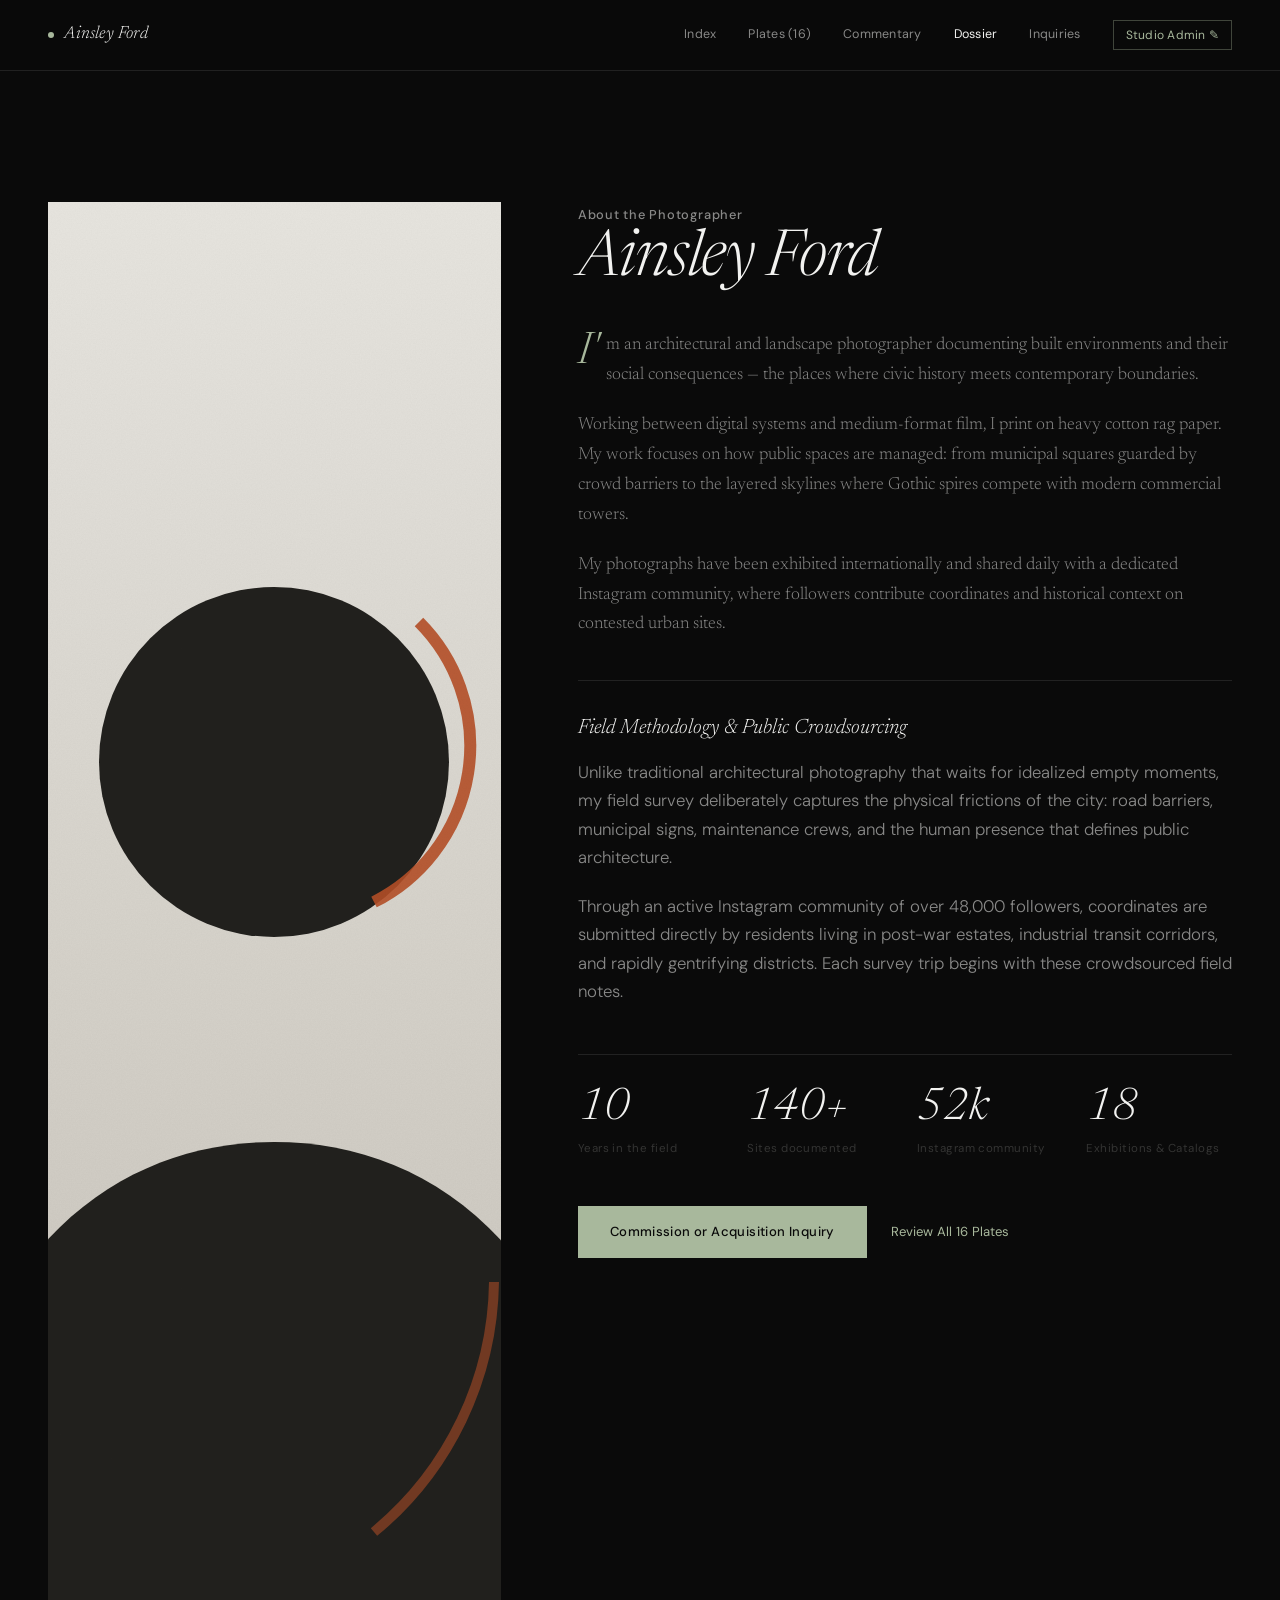
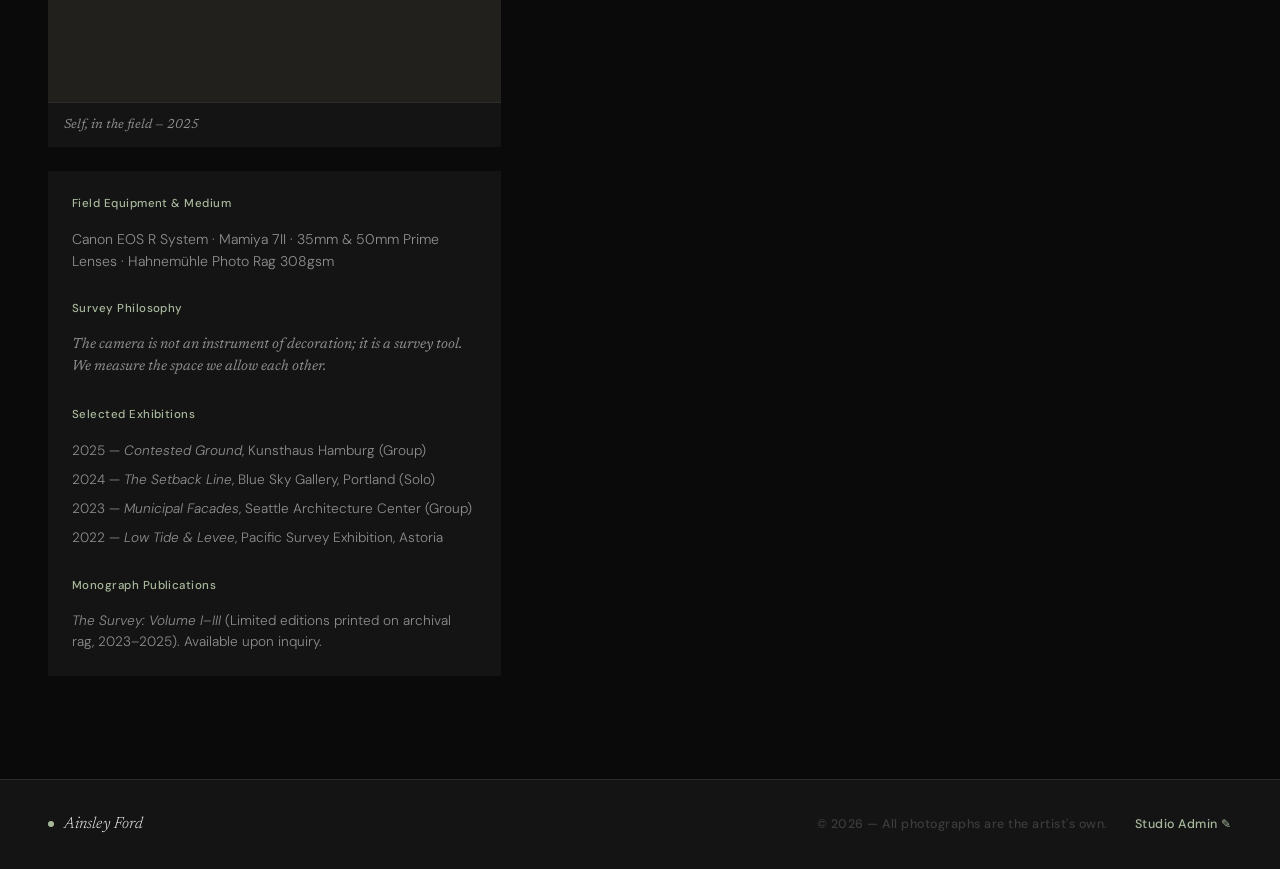
==== about.html @ 43e4b73b "Initial commit" ====
<!DOCTYPE html>
<html lang="en">
<head>
  <meta charset="UTF-8" />
  <meta name="viewport" content="width=device-width, initial-scale=1.0" />
  <title>The Field Dossier — Ainsley Ford</title>
  <meta name="description" content="Artist dossier, biography, field kit, and survey methodology of photographer Ainsley Ford." />
  <link rel="preconnect" href="https://fonts.googleapis.com" />
  <link rel="preconnect" href="https://fonts.gstatic.com" crossorigin />
  <link href="https://fonts.googleapis.com/css2?family=DM+Sans:ital,opsz,wght@0,9..40,300;0,9..40,400;0,9..40,500;0,9..40,600;1,9..40,300;1,9..40,400&family=Newsreader:ital,opsz,wght@0,6..72,300;0,6..72,400;0,6..72,500;1,6..72,300;1,6..72,400;1,6..72,500&display=swap" rel="stylesheet" />
  <link rel="stylesheet" href="assets/css/style.css" />
  <script src="assets/js/data.js"></script>
</head>
<body>

  <header class="site-header scrolled" id="site-header">
    <div class="wrap">
      <a href="index.html" class="brand">
        <span class="brand-mark" aria-hidden="true"></span>
        <span data-bind="identity.name">Ainsley Ford</span>
      </a>
      <nav class="site-nav" aria-label="Primary">
        <a href="index.html">Index</a>
        <a href="gallery.html">Plates (16)</a>
        <a href="commentary.html">Commentary</a>
        <a href="about.html" aria-current="page">Dossier</a>
        <a href="contact.html">Inquiries</a>
        <a href="admin.html" class="admin-link">Studio Admin ✎</a>
      </nav>
    </div>
  </header>

  <main>
    <section class="about-page">
      <div class="wrap">

        <div class="dossier-grid">

          <div class="dossier-sidebar">
            <figure class="dossier-photo">
              <img id="about-img" src="assets/images/portrait.svg" alt="Photographer in the field" width="1200" height="1500" loading="lazy" />
              <figcaption data-bind="about.portraitCaption">Self, in the field — 2025</figcaption>
            </figure>

            <div class="dossier-meta-card">
              <h4>Field Equipment &amp; Medium</h4>
              <p data-bind="about.gear" style="font-size: 0.88rem; color: var(--white-dim); font-weight: 300;">
                Canon EOS Digital · Mamiya 7II · 43mm &amp; 80mm · Kodak Tri-X 400 · Hahnemühle Photo Rag Baryta 315gsm
              </p>

              <h4 style="margin-top:0.75rem;">Survey Philosophy</h4>
              <p class="caption" data-bind="about.philosophy">
                "The camera is not an instrument of glorification; it is a survey tool. We measure the space we allow each other."
              </p>

              <h4 style="margin-top:0.75rem;">Selected Exhibitions</h4>
              <ul style="list-style:none; display:grid; gap:0.5rem; font-size:0.85rem; color:var(--white-dim); font-weight: 300;">
                <li>2025 — <em>Contested Ground</em>, Kunsthaus Hamburg (Group)</li>
                <li>2024 — <em>The Setback Line</em>, Blue Sky Gallery, Portland (Solo)</li>
                <li>2023 — <em>Municipal Facades</em>, Seattle Architecture Center (Group)</li>
                <li>2022 — <em>Low Tide &amp; Levee</em>, Pacific Survey Exhibition, Astoria</li>
              </ul>

              <h4 style="margin-top:0.75rem;">Monograph Publications</h4>
              <p style="font-size:0.85rem; color:var(--white-dim); font-weight: 300;">
                <em>The Survey: Volume I–III</em> (Limited editions printed on archival rag, 2023–2025). Available upon inquiry.
              </p>
            </div>
          </div>

          <div class="dossier-main">
            <span class="section-title" data-bind="about.eyebrow">The Field Dossier</span>
            <h1 class="display" style="font-size:clamp(2.5rem, 5vw, 4.5rem);" data-bind="about.heading">
              Ainsley Ford
            </h1>

            <div class="dossier-bio" id="about-paras">
              <!-- Populated by script.js -->
            </div>

            <div style="margin-top: 2.5rem; padding-top: 2rem; border-top: 1px solid var(--divider);">
              <h3 style="font-family: var(--serif); font-style: italic; font-weight: 300; font-size: 1.3rem; color: var(--white); margin-bottom: 0.75rem;">Field Methodology &amp; Public Crowdsourcing</h3>
              <p style="color: var(--white-dim); font-size: 1.05rem; line-height: 1.7; margin-bottom: 1.25rem; font-weight: 300;">
                Unlike traditional architectural photography that waits for idealized empty moments, my field survey deliberately captures the physical frictions of the city: road barriers, municipal signs, maintenance crews, and the human presence that defines public architecture.
              </p>
              <p style="color: var(--white-dim); font-size: 1.05rem; line-height: 1.7; font-weight: 300;">
                Through an active Instagram community of over 48,000 followers, coordinates are submitted directly by residents living in post-war estates, industrial transit corridors, and rapidly gentrifying districts. Each survey trip begins with these crowdsourced field notes.
              </p>
            </div>

            <div class="stats" id="about-stats">
              <!-- Populated by script.js -->
            </div>

            <div style="margin-top: 3rem; display: flex; gap: 1.5rem; align-items: center; flex-wrap: wrap;">
              <a href="contact.html" class="submit-btn" style="display:inline-block; text-align:center;">
                Commission or Acquisition Inquiry
              </a>
              <a href="gallery.html" style="font-size: 0.82rem; color: var(--sage); font-weight: 400;">
                Review All 16 Plates
              </a>
            </div>
          </div>

        </div>

      </div>
    </section>
  </main>

  <footer class="site-footer">
    <div class="wrap">
      <span class="brand">
        <span class="brand-mark" aria-hidden="true"></span>
        <span data-bind="identity.name">Ainsley Ford</span>
      </span>
      <span class="meta-label">
        © <span data-bind="identity.copyrightYear">2026</span> — All photographs are the artist's own.
        <a href="admin.html" style="margin-left:1.5rem; color:var(--sage);">Studio Admin ✎</a>
      </span>
    </div>
  </footer>

  <script src="assets/js/script.js"></script>
</body>
</html>
---- assets/css/style.css ----
/* ============================================================
   THE SURVEY — Dark Edition
   Palette: near-black, slate surfaces, sage accent, white type
   Type: DM Sans (UI/nav) + Newsreader (captions/body)
   ============================================================ */

@import url('https://fonts.googleapis.com/css2?family=DM+Sans:ital,opsz,wght@0,9..40,300;0,9..40,400;0,9..40,500;0,9..40,600;1,9..40,300;1,9..40,400&family=Newsreader:ital,opsz,wght@0,6..72,300;0,6..72,400;0,6..72,500;1,6..72,300;1,6..72,400;1,6..72,500&display=swap');

:root {
  --void: #0A0A0A;
  --surface: #141414;
  --surface-raised: #1E1E1E;
  --surface-card: #252525;
  --white: #F2F2F0;
  --white-dim: rgba(242, 242, 240, 0.55);
  --white-faint: rgba(242, 242, 240, 0.18);
  --sage: #A8B89C;
  --sage-dim: rgba(168, 184, 156, 0.15);
  --divider: rgba(242, 242, 240, 0.1);

  --sans: "DM Sans", -apple-system, BlinkMacSystemFont, "Segoe UI", sans-serif;
  --serif: "Newsreader", Georgia, "Times New Roman", serif;

  --gutter: clamp(1.25rem, 4vw, 3rem);
  --ease: cubic-bezier(0.22, 0.61, 0.36, 1);
}

* { box-sizing: border-box; margin: 0; padding: 0; }

html {
  scroll-behavior: smooth;
  -webkit-text-size-adjust: 100%;
}

body {
  background: var(--void);
  color: var(--white);
  font-family: var(--sans);
  font-size: 1rem;
  line-height: 1.55;
  -webkit-font-smoothing: antialiased;
}

img, svg { display: block; max-width: 100%; }
a { color: inherit; text-decoration: none; }
::selection { background: var(--sage); color: var(--void); }
:focus-visible { outline: 1px solid var(--sage); outline-offset: 4px; }

.wrap {
  width: 100%;
  max-width: 1440px;
  margin: 0 auto;
  padding-inline: var(--gutter);
}

/* ---------- Typography ---------- */

.display {
  font-family: var(--serif);
  font-style: italic;
  font-weight: 300;
  font-size: clamp(3rem, 8vw, 7.5rem);
  line-height: 0.95;
  letter-spacing: -0.02em;
  color: var(--white);
}

.section-title {
  font-family: var(--sans);
  font-size: clamp(0.7rem, 1vw, 0.8rem);
  font-weight: 500;
  letter-spacing: 0.06em;
  color: var(--white-dim);
}

.lede {
  font-family: var(--serif);
  font-size: clamp(1.05rem, 1.6vw, 1.3rem);
  line-height: 1.6;
  color: var(--white-dim);
  max-width: 52ch;
  font-weight: 300;
}

.caption {
  font-family: var(--serif);
  font-style: italic;
  font-size: 0.92rem;
  line-height: 1.5;
  color: var(--white-dim);
}

.meta-label {
  font-size: 0.72rem;
  font-weight: 500;
  letter-spacing: 0.04em;
  color: var(--white-faint);
}

/* ---------- Header ---------- */

.site-header {
  position: fixed;
  top: 0;
  left: 0;
  right: 0;
  z-index: 200;
  padding-block: 1.25rem;
  transition: background 0.4s var(--ease), backdrop-filter 0.4s;
}

.site-header.scrolled {
  background: rgba(10, 10, 10, 0.88);
  backdrop-filter: blur(16px);
  -webkit-backdrop-filter: blur(16px);
  border-bottom: 1px solid var(--divider);
}

.site-header .wrap {
  display: flex;
  align-items: center;
  justify-content: space-between;
  gap: 2rem;
}

.brand {
  font-family: var(--serif);
  font-style: italic;
  font-weight: 300;
  font-size: 1.1rem;
  letter-spacing: 0.01em;
  color: var(--white);
  display: flex;
  align-items: center;
  gap: 0.6rem;
}

.brand-mark {
  width: 6px;
  height: 6px;
  border-radius: 50%;
  background: var(--sage);
  flex: none;
}

.site-nav {
  display: flex;
  gap: 2rem;
  align-items: center;
}

.site-nav a {
  font-size: 0.78rem;
  font-weight: 400;
  letter-spacing: 0.02em;
  color: var(--white-dim);
  transition: color 0.2s var(--ease);
}

.site-nav a:hover,
.site-nav a[aria-current="page"] {
  color: var(--white);
}

.site-nav .admin-link {
  color: var(--sage);
  border: 1px solid rgba(168, 184, 156, 0.35);
  padding: 0.3rem 0.75rem;
  font-size: 0.75rem;
  transition: background 0.2s var(--ease), color 0.2s var(--ease);
}

.site-nav .admin-link:hover {
  background: var(--sage);
  color: var(--void);
  border-color: var(--sage);
}

/* ---------- Hero — Fullscreen ---------- */

.hero {
  position: relative;
  height: 100svh;
  min-height: 600px;
  display: grid;
  grid-template-rows: 1fr;
  overflow: hidden;
}

.hero-bg {
  position: absolute;
  inset: 0;
  z-index: 0;
}

.hero-bg img {
  width: 100%;
  height: 100%;
  object-fit: cover;
  object-position: center 40%;
  transform: scale(1.04);
  animation: heroSettle 2.4s var(--ease) both;
}

.hero-bg::after {
  content: "";
  position: absolute;
  inset: 0;
  background: linear-gradient(
    to bottom,
    rgba(10, 10, 10, 0.15) 0%,
    rgba(10, 10, 10, 0.1) 40%,
    rgba(10, 10, 10, 0.6) 75%,
    rgba(10, 10, 10, 0.92) 100%
  );
}

@keyframes heroSettle {
  from { transform: scale(1.08); filter: brightness(0.7); }
  to   { transform: scale(1.04); filter: brightness(1); }
}

.hero-content {
  position: relative;
  z-index: 1;
  align-self: end;
  padding-bottom: clamp(3rem, 6vw, 5rem);
}

.hero-content .wrap {
  display: grid;
  grid-template-columns: 1fr auto;
  align-items: end;
  gap: 3rem;
}

.hero-plate-info {
  text-align: right;
  padding-bottom: 0.5rem;
}

.hero-plate-info .plate-title {
  font-family: var(--serif);
  font-style: italic;
  font-size: 0.9rem;
  font-weight: 300;
  color: var(--white-dim);
  display: block;
  margin-bottom: 0.3rem;
}

.hero-plate-info .meta-label {
  display: block;
}

/* ---------- Below-hero: dark content sections ---------- */

.section-divider {
  width: 100%;
  height: 1px;
  background: var(--divider);
}

/* Highlights */
.cover-highlights {
  padding-block: clamp(4rem, 8vw, 7rem);
  background: var(--void);
}

.section-header {
  display: flex;
  justify-content: space-between;
  align-items: flex-end;
  margin-bottom: clamp(2rem, 4vw, 3.5rem);
  gap: 2rem;
  flex-wrap: wrap;
}

.section-header h2 {
  font-family: var(--serif);
  font-style: italic;
  font-weight: 300;
  font-size: clamp(1.6rem, 3vw, 2.5rem);
  color: var(--white);
  letter-spacing: -0.01em;
}

.section-header-right {
  font-size: 0.78rem;
  font-weight: 400;
  color: var(--sage);
  letter-spacing: 0.02em;
}

.highlights-grid {
  display: grid;
  grid-template-columns: repeat(3, 1fr);
  gap: clamp(1rem, 2vw, 1.5rem);
}

.highlight-card {
  display: block;
  background: var(--surface);
  overflow: hidden;
  transition: transform 0.4s var(--ease);
}

.highlight-card:hover {
  transform: translateY(-3px);
}

.highlight-img {
  aspect-ratio: 4 / 3;
  overflow: hidden;
}

.highlight-img img {
  width: 100%;
  height: 100%;
  object-fit: cover;
  transition: transform 0.7s var(--ease), filter 0.4s var(--ease);
  filter: saturate(0.85);
}

.highlight-card:hover .highlight-img img {
  transform: scale(1.04);
  filter: saturate(1);
}

.highlight-content {
  padding: 1.25rem 1.25rem 1.5rem;
}

.highlight-content .plate-num {
  font-size: 0.7rem;
  font-weight: 400;
  color: var(--sage);
  letter-spacing: 0.04em;
  margin-bottom: 0.5rem;
}

.highlight-content .title {
  font-family: var(--serif);
  font-weight: 400;
  font-size: 1.05rem;
  line-height: 1.3;
  color: var(--white);
  margin-bottom: 0.5rem;
}

.highlight-content .caption {
  font-size: 0.85rem;
}

/* ---------- Statement ---------- */

.statement {
  padding-block: clamp(4rem, 8vw, 7rem);
  background: var(--surface);
}

.statement blockquote {
  font-family: var(--serif);
  font-style: italic;
  font-weight: 300;
  font-size: clamp(1.5rem, 2.8vw, 2.4rem);
  line-height: 1.4;
  color: var(--white);
  max-width: 28ch;
  letter-spacing: -0.01em;
}

.statement blockquote footer {
  font-family: var(--sans);
  font-style: normal;
  font-size: 0.75rem;
  font-weight: 400;
  color: var(--sage);
  margin-top: 1.5rem;
  letter-spacing: 0.03em;
}

.statement-body {
  padding-top: 2.5rem;
  border-top: 1px solid var(--divider);
  margin-top: 2.5rem;
  display: grid;
  grid-template-columns: 1fr 1fr;
  gap: 2rem;
}

.statement-body p {
  font-family: var(--serif);
  font-size: 1.05rem;
  line-height: 1.7;
  color: var(--white-dim);
  font-weight: 300;
}

/* ---------- Portals ---------- */

.cover-portals {
  padding-block: clamp(4rem, 8vw, 7rem);
  background: var(--void);
}

.portal-grid {
  display: grid;
  grid-template-columns: repeat(3, 1fr);
  gap: clamp(0.75rem, 1.5vw, 1.25rem);
  margin-top: 2.5rem;
}

.portal-item {
  display: flex;
  flex-direction: column;
  justify-content: space-between;
  padding: 2.5rem 2rem;
  background: var(--surface);
  min-height: 260px;
  transition: background 0.25s var(--ease);
}

.portal-item:hover {
  background: var(--surface-raised);
}

.portal-item .portal-section {
  font-size: 0.72rem;
  color: var(--sage);
  letter-spacing: 0.04em;
  font-weight: 400;
  margin-bottom: 0.75rem;
}

.portal-item h3 {
  font-family: var(--serif);
  font-style: italic;
  font-weight: 300;
  font-size: 1.45rem;
  color: var(--white);
  line-height: 1.25;
  letter-spacing: -0.01em;
  margin-bottom: 0.75rem;
}

.portal-item p {
  font-size: 0.88rem;
  line-height: 1.6;
  color: var(--white-dim);
  font-weight: 300;
  flex: 1;
  margin-bottom: 1.5rem;
}

.portal-item .action {
  font-size: 0.75rem;
  font-weight: 400;
  color: var(--sage);
  letter-spacing: 0.02em;
  display: flex;
  align-items: center;
  gap: 0.4rem;
}

.portal-item .action::after {
  content: "→";
  transition: transform 0.2s var(--ease);
}

.portal-item:hover .action::after {
  transform: translateX(4px);
}

/* ---------- Gallery Page ---------- */

.gallery-page-head {
  padding-top: clamp(6rem, 12vw, 10rem);
  padding-bottom: clamp(2rem, 4vw, 3rem);
  background: var(--void);
  border-bottom: 1px solid var(--divider);
}

.gallery-controls-bar {
  display: flex;
  justify-content: space-between;
  align-items: center;
  flex-wrap: wrap;
  gap: 1.25rem;
  margin-top: 2.5rem;
}

.filters { display: flex; flex-wrap: wrap; gap: 0.5rem; }

.filter-btn {
  font-family: var(--sans);
  font-size: 0.75rem;
  font-weight: 400;
  letter-spacing: 0.02em;
  color: var(--white-dim);
  background: transparent;
  border: 1px solid var(--divider);
  padding: 0.5rem 1rem;
  cursor: pointer;
  transition: all 0.2s var(--ease);
}

.filter-btn:hover {
  border-color: var(--white-faint);
  color: var(--white);
}

.filter-btn[aria-pressed="true"] {
  background: var(--white);
  border-color: var(--white);
  color: var(--void);
}

.view-toggles { display: flex; gap: 0.25rem; }

.view-btn {
  background: transparent;
  border: 1px solid var(--divider);
  padding: 0.5rem 0.85rem;
  font-family: var(--sans);
  font-size: 0.72rem;
  font-weight: 400;
  letter-spacing: 0.02em;
  cursor: pointer;
  color: var(--white-dim);
  transition: all 0.2s var(--ease);
}

.view-btn.active,
.view-btn:hover {
  background: var(--surface-raised);
  color: var(--white);
}

/* Gallery Wall Grid */
.gallery-grid {
  display: grid;
  grid-template-columns: repeat(12, 1fr);
  gap: clamp(0.75rem, 2vw, 1.5rem);
  padding-block: 2.5rem 5rem;
}

.work {
  grid-column: span 4;
  position: relative;
  cursor: pointer;
  border: none;
  background: none;
  text-align: left;
  padding: 0;
  font: inherit;
  color: inherit;
}

.work:nth-child(4n + 1) { grid-column: span 7; }
.work:nth-child(4n + 2) { grid-column: span 5; }
.work:nth-child(4n + 3) { grid-column: span 5; }
.work:nth-child(4n)     { grid-column: span 7; }

.work-img {
  position: relative;
  overflow: hidden;
  background: var(--surface);
}

.work-img img {
  width: 100%;
  height: 100%;
  object-fit: cover;
  transition: transform 0.6s var(--ease), filter 0.4s var(--ease);
  filter: saturate(0.8);
}

.work:nth-child(4n + 1) .work-img { aspect-ratio: 16 / 10; }
.work:nth-child(4n + 2) .work-img { aspect-ratio: 4 / 3.4; }
.work:nth-child(4n + 3) .work-img { aspect-ratio: 4 / 3.4; }
.work:nth-child(4n)     .work-img { aspect-ratio: 16 / 10; }

.work:hover .work-img img,
.work:focus-visible .work-img img {
  transform: scale(1.03);
  filter: saturate(1);
}

.work-num {
  position: absolute;
  top: 0.75rem;
  left: 0.75rem;
  background: rgba(10, 10, 10, 0.7);
  color: var(--white-dim);
  font-size: 0.66rem;
  font-weight: 400;
  letter-spacing: 0.05em;
  padding: 0.2rem 0.5rem;
  backdrop-filter: blur(8px);
}

.work-cap {
  display: flex;
  justify-content: space-between;
  align-items: baseline;
  gap: 1rem;
  padding-top: 0.6rem;
}

.work-cap .title {
  font-family: var(--serif);
  font-style: italic;
  font-weight: 300;
  font-size: 0.92rem;
  color: var(--white-dim);
  letter-spacing: 0.005em;
}

.work-cap .year {
  color: var(--white-faint);
  font-size: 0.78rem;
  font-weight: 300;
  flex: none;
}

.work .caption { margin-top: 0.25rem; font-size: 0.82rem; }
.work.is-hidden { display: none !important; }

/* Archival Ledger */
.ledger-view {
  width: 100%;
  border-collapse: collapse;
  margin-block: 2rem 5rem;
  display: none;
}

.ledger-view.is-visible { display: table; }

.ledger-view th {
  text-align: left;
  font-size: 0.72rem;
  font-weight: 500;
  letter-spacing: 0.05em;
  color: var(--sage);
  padding: 0.85rem 1rem;
  border-bottom: 1px solid var(--divider);
}

.ledger-view td {
  padding: 1rem;
  border-bottom: 1px solid var(--divider);
  font-size: 0.9rem;
  vertical-align: middle;
  color: var(--white-dim);
}

.ledger-view tr:hover td {
  background: var(--surface);
  cursor: pointer;
}

.ledger-thumb {
  width: 70px;
  height: 50px;
  object-fit: cover;
  opacity: 0.85;
}

/* ---------- Lightbox ---------- */

.lightbox {
  position: fixed;
  inset: 0;
  z-index: 1000;
  background: rgba(8, 8, 8, 0.97);
  display: flex;
  align-items: center;
  justify-content: center;
  padding: clamp(1rem, 5vw, 4rem);
  opacity: 0;
  visibility: hidden;
  transition: opacity 0.3s var(--ease), visibility 0.3s;
}

.lightbox.is-open { opacity: 1; visibility: visible; }

.lightbox-figure {
  max-width: 1200px;
  width: 100%;
  max-height: 100%;
  display: grid;
  gap: 1.25rem;
}

.lightbox-figure img {
  width: 100%;
  max-height: 75vh;
  object-fit: contain;
}

.lightbox-cap {
  display: flex;
  justify-content: space-between;
  align-items: baseline;
  gap: 1.5rem;
  color: var(--white);
}

.lightbox-cap .caption { color: var(--white-dim); }

.lightbox-close {
  position: absolute;
  top: 1.5rem;
  right: 1.5rem;
  background: none;
  border: 1px solid var(--divider);
  color: var(--white-dim);
  font-family: var(--sans);
  font-size: 0.72rem;
  font-weight: 400;
  letter-spacing: 0.04em;
  padding: 0.5rem 0.85rem;
  cursor: pointer;
  transition: all 0.2s var(--ease);
}

.lightbox-close:hover {
  border-color: var(--sage);
  color: var(--sage);
}

.lightbox-nav {
  position: absolute;
  top: 50%;
  transform: translateY(-50%);
  background: rgba(20, 20, 20, 0.7);
  border: 1px solid var(--divider);
  color: var(--white-dim);
  width: 48px;
  height: 48px;
  font-size: 1.3rem;
  cursor: pointer;
  display: flex;
  align-items: center;
  justify-content: center;
  transition: all 0.2s var(--ease);
}

.lightbox-nav:hover {
  background: var(--sage-dim);
  border-color: var(--sage);
  color: var(--sage);
}

.lightbox-prev { left: 1.5rem; }
.lightbox-next { right: 1.5rem; }

/* ---------- Commentary Page ---------- */

.commentary-page {
  padding-top: clamp(6rem, 12vw, 10rem);
  padding-bottom: clamp(4rem, 8vw, 7rem);
  background: var(--void);
}

.commentary-spread {
  display: grid;
  grid-template-columns: minmax(0, 1fr) minmax(0, 1.4fr);
  gap: clamp(2rem, 6vw, 6rem);
  align-items: start;
  margin-top: 3rem;
}

.commentary-sticky-col {
  position: sticky;
  top: 6rem;
}

.commentary-plate {
  background: var(--surface);
  overflow: hidden;
}

.commentary-plate img {
  width: 100%;
  aspect-ratio: 4 / 3;
  object-fit: cover;
  filter: saturate(0.75);
}

.commentary-plate figcaption {
  padding: 0.85rem 1rem;
  font-family: var(--serif);
  font-style: italic;
  font-size: 0.85rem;
  color: var(--white-dim);
  border-top: 1px solid var(--divider);
}

.commentary-body blockquote {
  font-family: var(--serif);
  font-style: italic;
  font-size: clamp(1.4rem, 2.5vw, 2.2rem);
  font-weight: 300;
  line-height: 1.35;
  color: var(--white);
  margin-bottom: 2.5rem;
  padding-bottom: 2rem;
  border-bottom: 1px solid var(--divider);
  letter-spacing: -0.01em;
}

.commentary-body blockquote footer {
  font-family: var(--sans);
  font-style: normal;
  font-size: 0.75rem;
  font-weight: 400;
  color: var(--sage);
  margin-top: 1.25rem;
  letter-spacing: 0.03em;
}

.essay-section { margin-bottom: 2.5rem; }

.essay-section h3 {
  font-family: var(--serif);
  font-style: italic;
  font-size: 1.2rem;
  font-weight: 400;
  margin-bottom: 0.75rem;
  color: var(--white);
}

.essay-section p {
  color: var(--white-dim);
  font-size: 1.05rem;
  line-height: 1.7;
  font-weight: 300;
}

/* ---------- About / Field Dossier ---------- */

.about-page {
  padding-top: clamp(6rem, 12vw, 10rem);
  padding-bottom: clamp(4rem, 8vw, 7rem);
  background: var(--void);
}

.dossier-grid {
  display: grid;
  grid-template-columns: minmax(0, 4.5fr) minmax(0, 6.5fr);
  gap: clamp(2rem, 6vw, 5.5rem);
  align-items: start;
  margin-top: 3rem;
}

.dossier-photo {
  background: var(--surface);
  overflow: hidden;
}

.dossier-photo img {
  width: 100%;
  aspect-ratio: 4 / 5;
  object-fit: cover;
  filter: saturate(0.7);
}

.dossier-photo figcaption {
  padding: 0.75rem 1rem;
  border-top: 1px solid var(--divider);
  font-family: var(--serif);
  font-style: italic;
  font-size: 0.82rem;
  color: var(--white-dim);
}

.dossier-meta-card {
  padding: 1.5rem;
  background: var(--surface);
  font-size: 0.88rem;
  display: grid;
  gap: 1rem;
  margin-top: 1.5rem;
}

.dossier-meta-card h4 {
  font-size: 0.72rem;
  font-weight: 500;
  color: var(--sage);
  letter-spacing: 0.04em;
}

.dossier-main h1 {
  margin-top: 0.25rem;
  margin-bottom: 2.5rem;
}

.dossier-bio p {
  font-family: var(--serif);
  font-size: 1.1rem;
  line-height: 1.7;
  color: var(--white-dim);
  margin-bottom: 1.25rem;
  font-weight: 300;
}

.dossier-bio p:first-of-type::first-letter {
  font-size: 2.8rem;
  line-height: 1;
  float: left;
  margin-right: 0.5rem;
  color: var(--sage);
  font-family: var(--serif);
  font-style: italic;
}

.stats {
  display: grid;
  grid-template-columns: repeat(4, 1fr);
  gap: 1.5rem;
  margin-top: 3rem;
  border-top: 1px solid var(--divider);
  padding-top: 2rem;
}

.stat b {
  display: block;
  font-family: var(--serif);
  font-weight: 300;
  font-style: italic;
  font-size: clamp(1.9rem, 3.5vw, 3rem);
  line-height: 1;
  color: var(--white);
}

.stat span {
  display: block;
  margin-top: 0.5rem;
  font-size: 0.72rem;
  font-weight: 400;
  letter-spacing: 0.04em;
  color: var(--white-faint);
}

/* ---------- Contact ---------- */

.contact-page {
  padding-top: clamp(6rem, 12vw, 10rem);
  padding-bottom: clamp(4rem, 8vw, 7rem);
  background: var(--void);
}

.contact-split {
  display: grid;
  grid-template-columns: minmax(0, 1fr) minmax(0, 1.2fr);
  gap: clamp(2rem, 6vw, 5rem);
  align-items: start;
  margin-top: 3rem;
}

.contact-channels {
  list-style: none;
  display: grid;
  gap: 0.75rem;
  margin-top: 2rem;
}

.contact-channels a {
  display: flex;
  justify-content: space-between;
  align-items: center;
  padding: 1.1rem 1.25rem;
  background: var(--surface);
  font-size: 1rem;
  font-weight: 300;
  transition: background 0.2s var(--ease);
}

.contact-channels a:hover {
  background: var(--surface-raised);
  color: var(--sage);
}

.contact-channels .meta-label { color: var(--sage); }

.instagram-featured-card {
  margin-top: 1.5rem;
  background: var(--surface);
  padding: 1.5rem;
  border-left: 2px solid var(--sage);
}

.instagram-featured-card h4 {
  font-size: 0.72rem;
  font-weight: 500;
  color: var(--sage);
  letter-spacing: 0.04em;
  margin-bottom: 0.5rem;
}

.instagram-featured-card p {
  font-size: 0.92rem;
  color: var(--white-dim);
  margin-bottom: 1.25rem;
}

.instagram-btn {
  display: inline-block;
  background: var(--sage);
  color: var(--void);
  padding: 0.6rem 1.25rem;
  font-size: 0.78rem;
  font-weight: 500;
  letter-spacing: 0.02em;
  transition: opacity 0.2s var(--ease);
}

.instagram-btn:hover { opacity: 0.85; }

/* Commission Inquiry Form */
.inquiry-form-card {
  background: var(--surface);
  padding: clamp(1.5rem, 4vw, 3rem);
}

.inquiry-form-card h3 {
  font-family: var(--serif);
  font-style: italic;
  font-size: 1.5rem;
  font-weight: 300;
  margin-bottom: 0.5rem;
  color: var(--white);
}

.inquiry-form-card p {
  color: var(--white-dim);
  font-size: 0.92rem;
  margin-bottom: 2rem;
  font-weight: 300;
}

.form-grid { display: grid; gap: 1.25rem; }
.form-field { display: grid; gap: 0.4rem; }

.form-field label {
  font-size: 0.72rem;
  font-weight: 500;
  letter-spacing: 0.04em;
  color: var(--white-dim);
}

.form-field input,
.form-field select,
.form-field textarea {
  width: 100%;
  padding: 0.8rem 1rem;
  border: 1px solid var(--divider);
  background: var(--surface-raised);
  font-family: var(--sans);
  font-size: 0.95rem;
  color: var(--white);
  border-radius: 0;
  transition: border-color 0.2s var(--ease);
}

.form-field select option {
  background: var(--surface-raised);
}

.form-field input:focus,
.form-field select:focus,
.form-field textarea:focus {
  outline: none;
  border-color: var(--sage);
  background: var(--surface-card);
}

.form-field textarea { min-height: 120px; resize: vertical; }

.submit-btn {
  background: var(--sage);
  color: var(--void);
  border: none;
  padding: 1rem 2rem;
  font-family: var(--sans);
  font-size: 0.82rem;
  font-weight: 500;
  letter-spacing: 0.03em;
  cursor: pointer;
  transition: opacity 0.2s var(--ease);
}

.submit-btn:hover { opacity: 0.85; }

/* ---------- Footer ---------- */

.site-footer {
  background: var(--surface);
  color: var(--white-dim);
  padding-block: 2rem;
  border-top: 1px solid var(--divider);
}

.site-footer .wrap {
  display: flex;
  justify-content: space-between;
  align-items: center;
  flex-wrap: wrap;
  gap: 1.5rem;
}

.site-footer .brand { font-size: 1rem; }
.site-footer .meta-label { color: var(--white-faint); font-size: 0.78rem; }

/* ---------- Responsive ---------- */

@media (max-width: 1024px) {
  .hero-content .wrap {
    grid-template-columns: 1fr;
    gap: 1.5rem;
  }
  .hero-plate-info { text-align: left; }
}

@media (max-width: 960px) {
  .highlights-grid { grid-template-columns: 1fr 1fr; }
  .portal-grid { grid-template-columns: 1fr; }
  .commentary-spread { grid-template-columns: 1fr; }
  .commentary-sticky-col { position: static; }
  .dossier-grid { grid-template-columns: 1fr; }
  .contact-split { grid-template-columns: 1fr; }
  .stats { grid-template-columns: repeat(2, 1fr); }
  .statement-body { grid-template-columns: 1fr; }

  .work,
  .work:nth-child(4n + 1),
  .work:nth-child(4n + 2),
  .work:nth-child(4n + 3),
  .work:nth-child(4n) {
    grid-column: span 6;
  }
}

@media (max-width: 640px) {
  .work,
  .work:nth-child(4n + 1),
  .work:nth-child(4n + 2),
  .work:nth-child(4n + 3),
  .work:nth-child(4n) {
    grid-column: span 12;
  }

  .highlights-grid { grid-template-columns: 1fr; }
  .site-nav { gap: 1rem; flex-wrap: wrap; }
  .site-nav a { font-size: 0.73rem; }
  .lightbox-nav { display: none; }
}

@media (prefers-reduced-motion: reduce) {
  html { scroll-behavior: auto; }
  *, *::before, *::after {
    animation-duration: 0.01ms !important;
    animation-iteration-count: 1 !important;
    transition-duration: 0.01ms !important;
  }
}
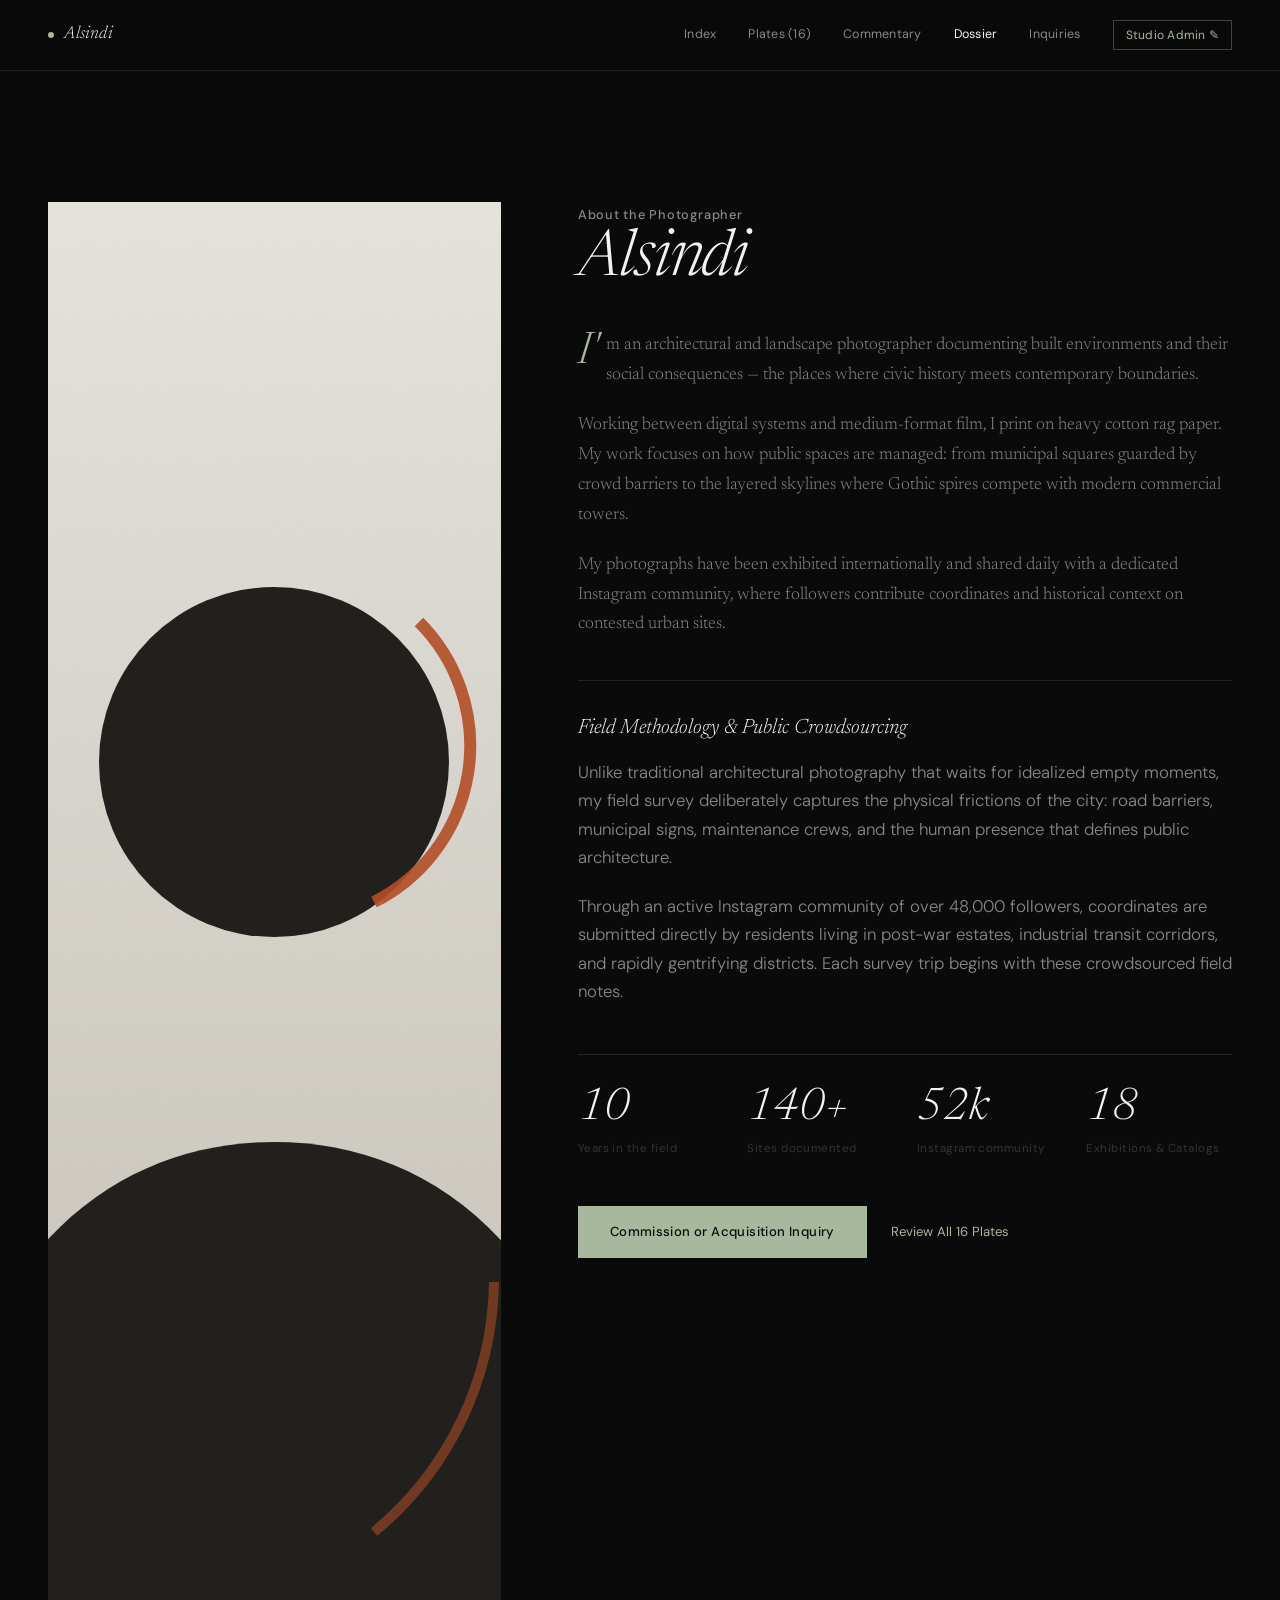
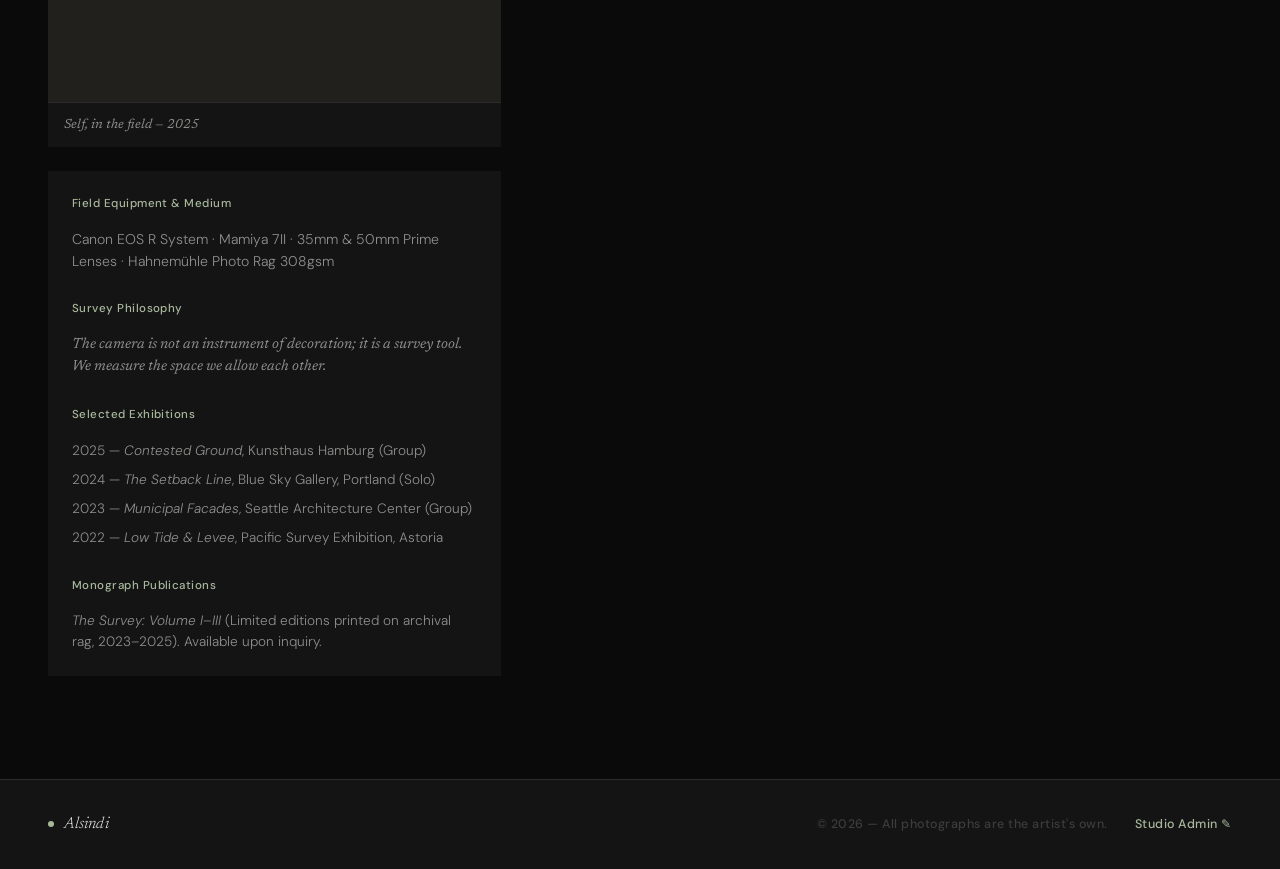
==== commit eea94f5c: "Update site name and metadata to Alsindi Co-Authored-By: Claude Code <noreply@anthropic.com>" ====
--- a/about.html
+++ b/about.html
@@ -3,8 +3,8 @@
 <head>
   <meta charset="UTF-8" />
   <meta name="viewport" content="width=device-width, initial-scale=1.0" />
-  <title>The Field Dossier — Ainsley Ford</title>
-  <meta name="description" content="Artist dossier, biography, field kit, and survey methodology of photographer Ainsley Ford." />
+  <title>The Field Dossier — Alsindi</title>
+  <meta name="description" content="Artist dossier, biography, field kit, and survey methodology of photographer Alsindi." />
   <link rel="preconnect" href="https://fonts.googleapis.com" />
   <link rel="preconnect" href="https://fonts.gstatic.com" crossorigin />
   <link href="https://fonts.googleapis.com/css2?family=DM+Sans:ital,opsz,wght@0,9..40,300;0,9..40,400;0,9..40,500;0,9..40,600;1,9..40,300;1,9..40,400&family=Newsreader:ital,opsz,wght@0,6..72,300;0,6..72,400;0,6..72,500;1,6..72,300;1,6..72,400;1,6..72,500&display=swap" rel="stylesheet" />
@@ -17,7 +17,7 @@
     <div class="wrap">
       <a href="index.html" class="brand">
         <span class="brand-mark" aria-hidden="true"></span>
-        <span data-bind="identity.name">Ainsley Ford</span>
+        <span data-bind="identity.name">Alsindi</span>
       </a>
       <nav class="site-nav" aria-label="Primary">
         <a href="index.html">Index</a>
@@ -71,7 +71,7 @@
           <div class="dossier-main">
             <span class="section-title" data-bind="about.eyebrow">The Field Dossier</span>
             <h1 class="display" style="font-size:clamp(2.5rem, 5vw, 4.5rem);" data-bind="about.heading">
-              Ainsley Ford
+              Alsindi
             </h1>
 
             <div class="dossier-bio" id="about-paras">
@@ -112,7 +112,7 @@
     <div class="wrap">
       <span class="brand">
         <span class="brand-mark" aria-hidden="true"></span>
-        <span data-bind="identity.name">Ainsley Ford</span>
+        <span data-bind="identity.name">Alsindi</span>
       </span>
       <span class="meta-label">
         © <span data-bind="identity.copyrightYear">2026</span> — All photographs are the artist's own.
